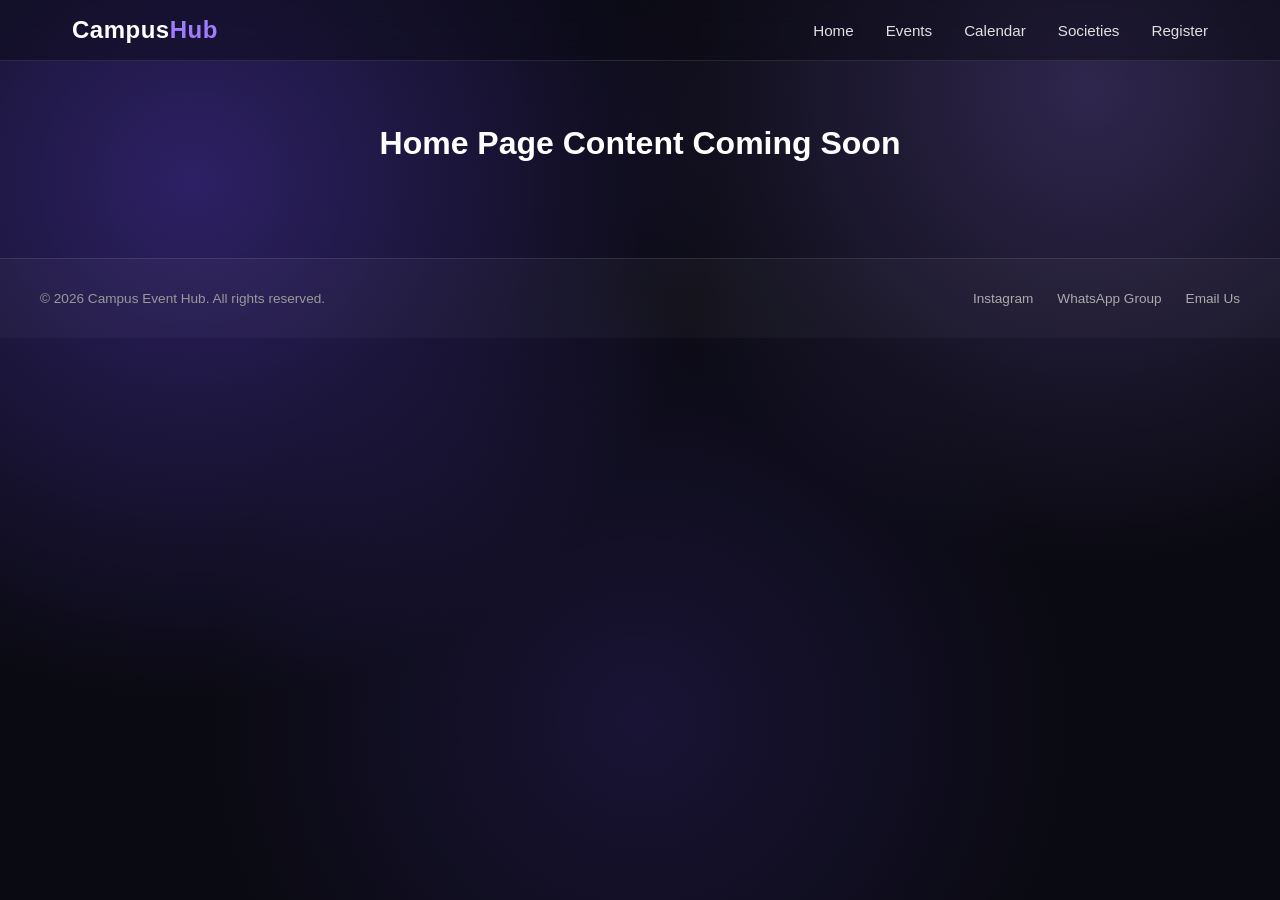
==== index.html @ 67960061 "Add responsive navbar with hamburger menu toggle and footer" ====
<!doctype html>
<html lang="en">
  <head>
    <meta charset="UTF-8" />
    <meta name="viewport" content="width=device-width, initial-scale=1.0" />
    <title>Campus Event Hub</title>
    <link rel="stylesheet" href="css/style.css" />
  </head>
  <body>
    <header class="navbar">
      <div class="nav-container">
        <a href="index.html" class="logo">Campus<span>Hub</span></a>

        <nav class="nav-links" id="navLinks">
          <a href="index.html">Home</a>
          <a href="events.html">Events</a>
          <a href="calendar.html">Calendar</a>
          <a href="societies.html">Societies</a>
          <a href="registration.html">Register</a>
        </nav>

        <button class="hamburger" id="hamburgerBtn" aria-label="Toggle menu">
          <span></span>
          <span></span>
          <span></span>
        </button>
      </div>
    </header>

    <main>
      <h1 style="text-align: center; margin-top: 4rem; color: white">
        Home Page Content Coming Soon
      </h1>
    </main>

    <footer class="footer">
      <div class="footer-container">
        <p>&copy; 2026 Campus Event Hub. All rights reserved.</p>
        <div class="footer-links">
          <a href="#">Instagram</a>
          <a href="#">WhatsApp Group</a>
          <a href="mailto:campushub@example.com">Email Us</a>
        </div>
      </div>
    </footer>

    <script src="js/main.js"></script>
  </body>
</html>
---- css/style.css ----
/* ---------- Reset & Base ---------- */
* {
  margin: 0;
  padding: 0;
  box-sizing: border-box;
}

body {
  font-family: "Segoe UI", "Poppins", sans-serif;
  background-color: #0a0a12;
  background-image:
    radial-gradient(
      circle at 15% 20%,
      rgba(111, 75, 255, 0.35),
      transparent 40%
    ),
    radial-gradient(
      circle at 85% 10%,
      rgba(159, 123, 255, 0.25),
      transparent 35%
    ),
    radial-gradient(
      circle at 50% 80%,
      rgba(111, 75, 255, 0.15),
      transparent 45%
    );
  background-attachment: fixed;
  color: #e0e0e0;
  min-height: 100vh;
}

/* ---------- Color Variables ---------- */
:root {
  --accent: #6f4bff;
  --accent-glow: #9f7bff;
  --bg-dark: #0a0a12;
  --glass-bg: rgba(255, 255, 255, 0.05);
  --glass-border: rgba(255, 255, 255, 0.1);
}

/* ---------- Navbar ---------- */
.navbar {
  position: sticky;
  top: 0;
  z-index: 100;
  background: rgba(10, 10, 18, 0.45);
  backdrop-filter: blur(12px);
  -webkit-backdrop-filter: blur(12px);
  border-bottom: 1px solid var(--glass-border);
}

.nav-container {
  max-width: 1200px;
  margin: 0 auto;
  display: flex;
  align-items: center;
  justify-content: space-between;
  padding: 1rem 2rem;
}

.logo {
  font-size: 1.5rem;
  font-weight: 700;
  color: #fff;
  text-decoration: none;
  letter-spacing: 0.5px;
}

.logo span {
  color: var(--accent-glow);
}

.nav-links {
  display: flex;
  gap: 2rem;
}

.nav-links a {
  color: #e0e0e0;
  text-decoration: none;
  font-size: 0.95rem;
  font-weight: 500;
  position: relative;
  padding: 0.25rem 0;
  transition: color 0.3s ease;
}

.nav-links a::after {
  content: "";
  position: absolute;
  bottom: -4px;
  left: 0;
  width: 0%;
  height: 2px;
  background: var(--accent-glow);
  box-shadow: 0 0 8px var(--accent-glow);
  transition: width 0.3s ease;
}

.nav-links a:hover {
  color: #fff;
}

.nav-links a:hover::after {
  width: 100%;
}

/* ---------- Hamburger (hidden on desktop) ---------- */
.hamburger {
  display: none;
  flex-direction: column;
  justify-content: space-between;
  width: 26px;
  height: 20px;
  background: transparent;
  border: none;
  cursor: pointer;
}

.hamburger span {
  display: block;
  height: 2px;
  width: 100%;
  background: #fff;
  border-radius: 2px;
  transition: all 0.3s ease;
}

.hamburger.open span:nth-child(1) {
  transform: translateY(9px) rotate(45deg);
}

.hamburger.open span:nth-child(2) {
  opacity: 0;
}

.hamburger.open span:nth-child(3) {
  transform: translateY(-9px) rotate(-45deg);
}

/* ---------- Footer ---------- */
.footer {
  background: rgba(255, 255, 255, 0.03);
  border-top: 1px solid var(--glass-border);
  margin-top: 6rem;
  padding: 2rem;
}

.footer-container {
  max-width: 1200px;
  margin: 0 auto;
  display: flex;
  align-items: center;
  justify-content: space-between;
  flex-wrap: wrap;
  gap: 1rem;
}

.footer-container p {
  font-size: 0.85rem;
  color: #999;
}

.footer-links {
  display: flex;
  gap: 1.5rem;
}

.footer-links a {
  color: #aaa;
  text-decoration: none;
  font-size: 0.85rem;
  transition: color 0.3s ease;
}

.footer-links a:hover {
  color: var(--accent-glow);
}

/* ---------- Responsive: Tablet & Mobile ---------- */
@media (max-width: 768px) {
  .nav-links {
    position: fixed;
    top: 68px;
    right: 0;
    height: calc(100vh - 68px);
    width: 220px;
    background: rgba(10, 10, 18, 0.95);
    backdrop-filter: blur(12px);
    flex-direction: column;
    align-items: flex-start;
    padding: 2rem;
    gap: 1.5rem;
    transform: translateX(100%);
    transition: transform 0.35s ease;
  }

  .nav-links.active {
    transform: translateX(0);
  }

  .hamburger {
    display: flex;
  }

  .footer-container {
    flex-direction: column;
    text-align: center;
  }
}
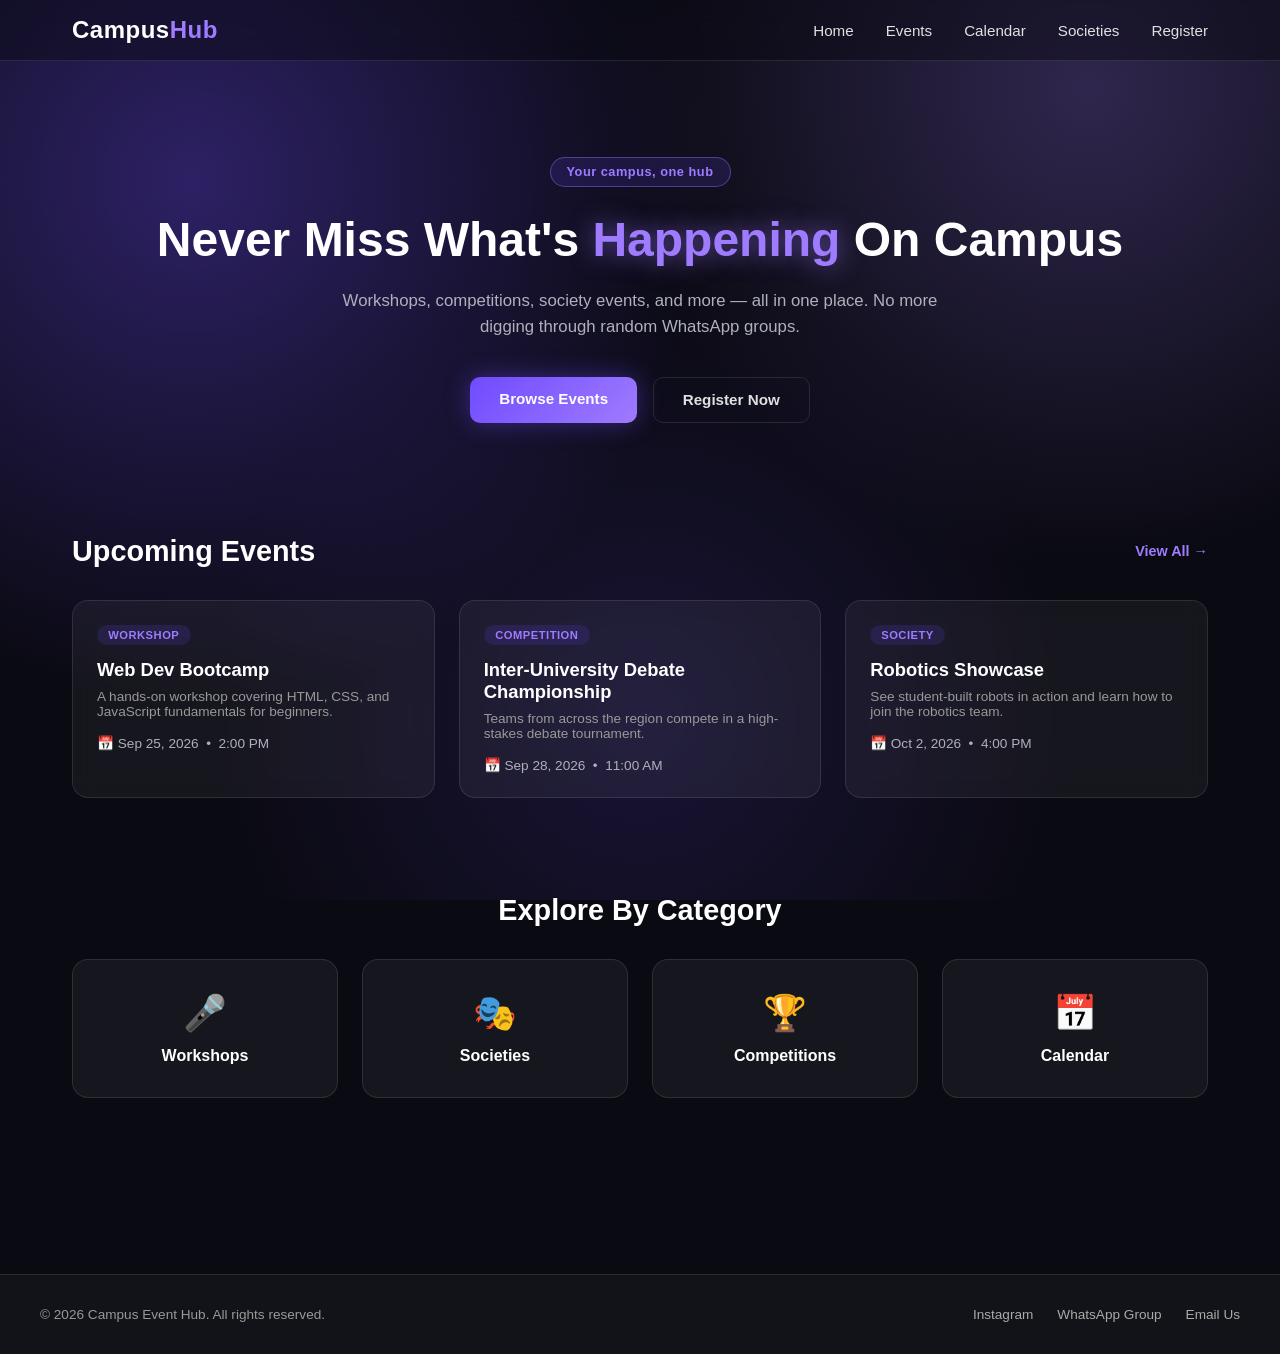
==== commit 39343e73: "Add hero section, category cards, and dynamic featured events rendering" ====
--- a/index.html
+++ b/index.html
@@ -28,9 +28,56 @@
     </header>
 
     <main>
-      <h1 style="text-align: center; margin-top: 4rem; color: white">
-        Home Page Content Coming Soon
-      </h1>
+      <!-- Hero Section -->
+      <section class="hero">
+        <div class="hero-content">
+          <span class="hero-tag">Your campus, one hub</span>
+          <h1>Never Miss What's <span>Happening</span> On Campus</h1>
+          <p>
+            Workshops, competitions, society events, and more — all in one
+            place. No more digging through random WhatsApp groups.
+          </p>
+          <div class="hero-buttons">
+            <a href="events.html" class="btn-primary">Browse Events</a>
+            <a href="registration.html" class="btn-secondary">Register Now</a>
+          </div>
+        </div>
+      </section>
+
+      <!-- Featured Events Preview -->
+      <section class="featured-events">
+        <div class="section-header">
+          <h2>Upcoming Events</h2>
+          <a href="events.html" class="view-all">View All &rarr;</a>
+        </div>
+
+        <div class="events-preview-grid" id="featuredEventsGrid">
+          <!-- Cards will be injected here by JavaScript -->
+        </div>
+      </section>
+
+      <!-- Categories Quick Links -->
+      <section class="categories">
+        <h2>Explore By Category</h2>
+        <div class="category-cards">
+          <a href="events.html" class="category-card">
+            <span class="category-icon">🎤</span>
+            <h3>Workshops</h3>
+          </a>
+          <a href="societies.html" class="category-card">
+            <span class="category-icon">🎭</span>
+            <h3>Societies</h3>
+          </a>
+          <a href="events.html" class="category-card">
+            <span class="category-icon">🏆</span>
+            <h3>Competitions</h3>
+          </a>
+          <a href="calendar.html" class="category-card">
+            <span class="category-icon">📅</span>
+            <h3>Calendar</h3>
+          </a>
+        </div>
+      </section>
     </main>
 
     <footer class="footer">
--- a/css/style.css
+++ b/css/style.css
@@ -208,3 +208,242 @@
     text-align: center;
   }
 }
+
+/* ---------- Hero Section ---------- */
+.hero {
+  max-width: 1200px;
+  margin: 0 auto;
+  padding: 6rem 2rem 4rem;
+  text-align: center;
+}
+
+.hero-tag {
+  display: inline-block;
+  background: rgba(111, 75, 255, 0.15);
+  border: 1px solid rgba(159, 123, 255, 0.4);
+  color: var(--accent-glow);
+  font-size: 0.8rem;
+  font-weight: 600;
+  padding: 0.4rem 1rem;
+  border-radius: 999px;
+  margin-bottom: 1.5rem;
+  letter-spacing: 0.5px;
+}
+
+.hero h1 {
+  font-size: 3rem;
+  line-height: 1.2;
+  font-weight: 800;
+  color: #fff;
+  margin-bottom: 1.2rem;
+}
+
+.hero h1 span {
+  color: var(--accent-glow);
+  text-shadow: 0 0 25px rgba(159, 123, 255, 0.6);
+}
+
+.hero p {
+  max-width: 600px;
+  margin: 0 auto 2.2rem;
+  color: #b0b0bd;
+  font-size: 1.05rem;
+  line-height: 1.6;
+}
+
+.hero-buttons {
+  display: flex;
+  justify-content: center;
+  gap: 1rem;
+  flex-wrap: wrap;
+}
+
+.btn-primary {
+  background: linear-gradient(135deg, var(--accent), var(--accent-glow));
+  color: #fff;
+  text-decoration: none;
+  padding: 0.85rem 1.8rem;
+  border-radius: 10px;
+  font-weight: 600;
+  font-size: 0.95rem;
+  box-shadow: 0 0 25px rgba(111, 75, 255, 0.4);
+  transition:
+    transform 0.25s ease,
+    box-shadow 0.25s ease;
+}
+
+.btn-primary:hover {
+  transform: translateY(-3px);
+  box-shadow: 0 0 35px rgba(111, 75, 255, 0.65);
+}
+
+.btn-secondary {
+  background: transparent;
+  color: #e0e0e0;
+  text-decoration: none;
+  padding: 0.85rem 1.8rem;
+  border-radius: 10px;
+  font-weight: 600;
+  font-size: 0.95rem;
+  border: 1px solid var(--glass-border);
+  transition: all 0.25s ease;
+}
+
+.btn-secondary:hover {
+  border-color: var(--accent-glow);
+  color: #fff;
+  transform: translateY(-3px);
+}
+
+/* ---------- Featured Events ---------- */
+.featured-events {
+  max-width: 1200px;
+  margin: 0 auto;
+  padding: 3rem 2rem;
+}
+
+.section-header {
+  display: flex;
+  align-items: center;
+  justify-content: space-between;
+  margin-bottom: 2rem;
+}
+
+.section-header h2 {
+  font-size: 1.8rem;
+  color: #fff;
+}
+
+.view-all {
+  color: var(--accent-glow);
+  text-decoration: none;
+  font-weight: 600;
+  font-size: 0.9rem;
+  transition: opacity 0.3s ease;
+}
+
+.view-all:hover {
+  opacity: 0.7;
+}
+
+.events-preview-grid {
+  display: grid;
+  grid-template-columns: repeat(auto-fit, minmax(280px, 1fr));
+  gap: 1.5rem;
+}
+
+.event-card {
+  background: var(--glass-bg);
+  border: 1px solid var(--glass-border);
+  border-radius: 16px;
+  padding: 1.5rem;
+  backdrop-filter: blur(10px);
+  transition:
+    transform 0.3s ease,
+    border-color 0.3s ease;
+  cursor: pointer;
+}
+
+.event-card:hover {
+  transform: translateY(-6px);
+  border-color: var(--accent-glow);
+}
+
+.event-card-category {
+  display: inline-block;
+  font-size: 0.7rem;
+  font-weight: 700;
+  letter-spacing: 0.5px;
+  text-transform: uppercase;
+  color: var(--accent-glow);
+  background: rgba(111, 75, 255, 0.15);
+  padding: 0.25rem 0.7rem;
+  border-radius: 999px;
+  margin-bottom: 0.9rem;
+}
+
+.event-card h3 {
+  color: #fff;
+  font-size: 1.15rem;
+  margin-bottom: 0.5rem;
+}
+
+.event-card p {
+  color: #999;
+  font-size: 0.85rem;
+  margin-bottom: 1rem;
+}
+
+.event-card-date {
+  display: flex;
+  align-items: center;
+  gap: 0.4rem;
+  color: #b0b0bd;
+  font-size: 0.85rem;
+  font-weight: 500;
+}
+
+/* ---------- Categories ---------- */
+.categories {
+  max-width: 1200px;
+  margin: 0 auto;
+  padding: 3rem 2rem 5rem;
+}
+
+.categories h2 {
+  font-size: 1.8rem;
+  color: #fff;
+  margin-bottom: 2rem;
+  text-align: center;
+}
+
+.category-cards {
+  display: grid;
+  grid-template-columns: repeat(auto-fit, minmax(200px, 1fr));
+  gap: 1.5rem;
+}
+
+.category-card {
+  background: var(--glass-bg);
+  border: 1px solid var(--glass-border);
+  border-radius: 16px;
+  padding: 2rem 1rem;
+  text-align: center;
+  text-decoration: none;
+  transition:
+    transform 0.3s ease,
+    border-color 0.3s ease;
+}
+
+.category-card:hover {
+  transform: translateY(-6px) scale(1.03);
+  border-color: var(--accent-glow);
+}
+
+.category-icon {
+  font-size: 2.2rem;
+  display: block;
+  margin-bottom: 0.8rem;
+}
+
+.category-card h3 {
+  color: #fff;
+  font-size: 1rem;
+}
+
+/* ---------- Responsive: Hero on smaller screens ---------- */
+@media (max-width: 768px) {
+  .hero h1 {
+    font-size: 2.1rem;
+  }
+
+  .hero p {
+    font-size: 0.95rem;
+  }
+
+  .section-header {
+    flex-direction: column;
+    align-items: flex-start;
+    gap: 0.5rem;
+  }
+}
